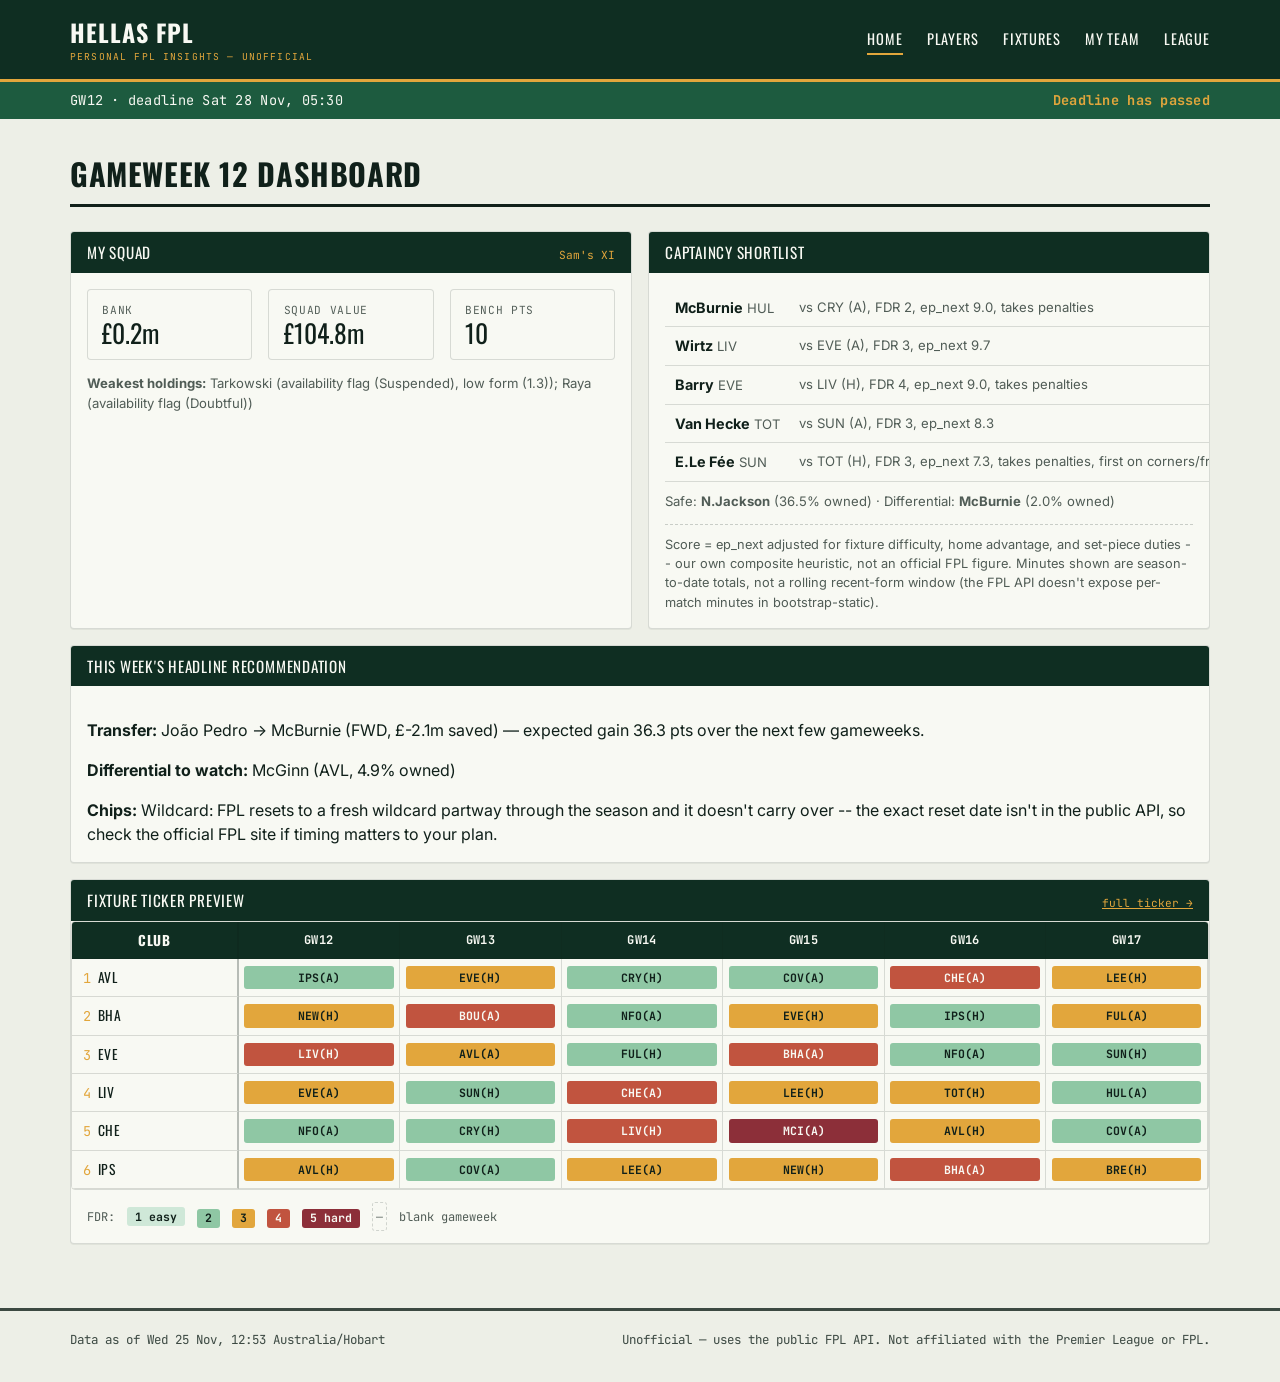
==== docs/index.html @ b4c3e899 "Rebuild site [skip ci]" ====
<!doctype html>
<html lang="en">
<head>
<meta charset="utf-8">
<meta name="viewport" content="width=device-width, initial-scale=1">
<title>Hellas FPL &mdash; Home</title>
<meta name="description" content="Personal Fantasy Premier League insights for Hellas FPL. Unofficial, uses the public FPL API.">
<link rel="preconnect" href="https://fonts.googleapis.com">
<link rel="preconnect" href="https://fonts.gstatic.com" crossorigin>
<link href="https://fonts.googleapis.com/css2?family=Oswald:wght@500;600;700&family=Inter:wght@400;500;600&family=JetBrains+Mono:wght@400;500;700&display=swap" rel="stylesheet">
<link rel="stylesheet" href="assets/style.css">
</head>
<body>
<header class="site-header">
  <div class="container">
    <a class="wordmark" href="index.html">Hellas FPL<small>Personal FPL insights &mdash; unofficial</small></a>
    <button class="nav-toggle" aria-label="Toggle navigation" aria-expanded="false">MENU</button>
    <nav class="site-nav">
      <a href="index.html" aria-current="page">Home</a>
      <a href="players.html" >Players</a>
      <a href="fixtures.html" >Fixtures</a>
      <a href="my-team.html" >My Team</a>
      <a href="league.html" >League</a>
    </nav>
  </div>
</header>

<div class="matchday-strip">
  <div class="container">
    <span>GW12 &middot; deadline Sat 28 Nov, 05:30</span>
    <span class="countdown" data-deadline="2026-11-27T18:30:00+00:00">--</span>
  </div>
</div>

<main>
  <div class="container">
    
<h1 class="page-title">Gameweek 12 Dashboard</h1>



<div class="grid grid-2">
  <div class="panel">
    <div class="panel-head">My Squad<span class="panel-sub">Sam&#39;s XI</span></div>
    <div class="panel-body">
      
      <div class="stat-row" style="margin-bottom: 0.9rem;">
        <div class="stat-tile"><div class="label">Bank</div><div class="value">£0.2m</div></div>
        <div class="stat-tile"><div class="label">Squad Value</div><div class="value">£104.8m</div></div>
        <div class="stat-tile"><div class="label">Bench Pts</div><div class="value">10</div></div>
      </div>
      
      <p class="small text-muted mt-0"><strong>Weakest holdings:</strong>
      Tarkowski (availability flag (Suspended), low form (1.3)); Raya (availability flag (Doubtful))</p>
      
      
      
    </div>
  </div>

  <div class="panel">
    <div class="panel-head">Captaincy Shortlist</div>
    <div class="panel-body">
      
      <table>
        <tbody>
        
          <tr>
            <td><strong>McBurnie</strong> <span class="text-muted small">HUL</span></td>
            <td class="small text-muted">vs CRY (A), FDR 2, ep_next 9.0, takes penalties</td>
          </tr>
        
          <tr>
            <td><strong>Wirtz</strong> <span class="text-muted small">LIV</span></td>
            <td class="small text-muted">vs EVE (A), FDR 3, ep_next 9.7</td>
          </tr>
        
          <tr>
            <td><strong>Barry</strong> <span class="text-muted small">EVE</span></td>
            <td class="small text-muted">vs LIV (H), FDR 4, ep_next 9.0, takes penalties</td>
          </tr>
        
          <tr>
            <td><strong>Van Hecke</strong> <span class="text-muted small">TOT</span></td>
            <td class="small text-muted">vs SUN (A), FDR 3, ep_next 8.3</td>
          </tr>
        
          <tr>
            <td><strong>E.Le Fée</strong> <span class="text-muted small">SUN</span></td>
            <td class="small text-muted">vs TOT (H), FDR 3, ep_next 7.3, takes penalties, first on corners/free-kicks</td>
          </tr>
        
        </tbody>
      </table>
      <p class="small text-muted" style="margin-top:0.6rem;">
        Safe: <strong>N.Jackson</strong> (36.5% owned)
         &middot; Differential: <strong>McBurnie</strong> (2.0% owned)
      </p>
      <p class="panel-note">Score = ep_next adjusted for fixture difficulty, home advantage, and set-piece duties -- our own composite heuristic, not an official FPL figure. Minutes shown are season-to-date totals, not a rolling recent-form window (the FPL API doesn&#39;t expose per-match minutes in bootstrap-static).</p>
      
    </div>
  </div>
</div>

<div class="panel">
  <div class="panel-head">This Week's Headline Recommendation</div>
  <div class="panel-body">
    
      
      <p><strong>Transfer:</strong> João Pedro &rarr; McBurnie
      (FWD, £-2.1m saved)
      &mdash; expected gain 36.3 pts over the next few gameweeks.</p>
    

    
    <p style="margin-top:0.8rem;"><strong>Differential to watch:</strong>
    McGinn (AVL, 4.9% owned)</p>
    

    
    <p style="margin-top:0.8rem;"><strong>Chips:</strong> Wildcard: FPL resets to a fresh wildcard partway through the season and it doesn&#39;t carry over -- the exact reset date isn&#39;t in the public API, so check the official FPL site if timing matters to your plan.</p>
    
  </div>
</div>

<div class="panel">
  <div class="panel-head">Fixture Ticker Preview <span class="panel-sub"><a href="fixtures.html" style="color:inherit;">full ticker &rarr;</a></span></div>
  <div class="panel-body" style="padding: 0;">
    
    

<div class="ticker-scroll">
<table class="ticker">
  <thead>
    <tr>
      <th class="club-cell">Club</th>
      <th>GW12</th><th>GW13</th><th>GW14</th><th>GW15</th><th>GW16</th><th>GW17</th>
    </tr>
  </thead>
  <tbody>
    
    <tr>
      <td class="club-cell"><span class="rank-num">1</span>AVL</td>
      
      <td class="fdr-cell">
        
          <span class="fdr-chip fdr-2">IPS(A)</span>
        
      </td>
      
      <td class="fdr-cell">
        
          <span class="fdr-chip fdr-3">EVE(H)</span>
        
      </td>
      
      <td class="fdr-cell">
        
          <span class="fdr-chip fdr-2">CRY(H)</span>
        
      </td>
      
      <td class="fdr-cell">
        
          <span class="fdr-chip fdr-2">COV(A)</span>
        
      </td>
      
      <td class="fdr-cell">
        
          <span class="fdr-chip fdr-4">CHE(A)</span>
        
      </td>
      
      <td class="fdr-cell">
        
          <span class="fdr-chip fdr-3">LEE(H)</span>
        
      </td>
      
    </tr>
    
    <tr>
      <td class="club-cell"><span class="rank-num">2</span>BHA</td>
      
      <td class="fdr-cell">
        
          <span class="fdr-chip fdr-3">NEW(H)</span>
        
      </td>
      
      <td class="fdr-cell">
        
          <span class="fdr-chip fdr-4">BOU(A)</span>
        
      </td>
      
      <td class="fdr-cell">
        
          <span class="fdr-chip fdr-2">NFO(A)</span>
        
      </td>
      
      <td class="fdr-cell">
        
          <span class="fdr-chip fdr-3">EVE(H)</span>
        
      </td>
      
      <td class="fdr-cell">
        
          <span class="fdr-chip fdr-2">IPS(H)</span>
        
      </td>
      
      <td class="fdr-cell">
        
          <span class="fdr-chip fdr-3">FUL(A)</span>
        
      </td>
      
    </tr>
    
    <tr>
      <td class="club-cell"><span class="rank-num">3</span>EVE</td>
      
      <td class="fdr-cell">
        
          <span class="fdr-chip fdr-4">LIV(H)</span>
        
      </td>
      
      <td class="fdr-cell">
        
          <span class="fdr-chip fdr-3">AVL(A)</span>
        
      </td>
      
      <td class="fdr-cell">
        
          <span class="fdr-chip fdr-2">FUL(H)</span>
        
      </td>
      
      <td class="fdr-cell">
        
          <span class="fdr-chip fdr-4">BHA(A)</span>
        
      </td>
      
      <td class="fdr-cell">
        
          <span class="fdr-chip fdr-2">NFO(A)</span>
        
      </td>
      
      <td class="fdr-cell">
        
          <span class="fdr-chip fdr-2">SUN(H)</span>
        
      </td>
      
    </tr>
    
    <tr>
      <td class="club-cell"><span class="rank-num">4</span>LIV</td>
      
      <td class="fdr-cell">
        
          <span class="fdr-chip fdr-3">EVE(A)</span>
        
      </td>
      
      <td class="fdr-cell">
        
          <span class="fdr-chip fdr-2">SUN(H)</span>
        
      </td>
      
      <td class="fdr-cell">
        
          <span class="fdr-chip fdr-4">CHE(A)</span>
        
      </td>
      
      <td class="fdr-cell">
        
          <span class="fdr-chip fdr-3">LEE(H)</span>
        
      </td>
      
      <td class="fdr-cell">
        
          <span class="fdr-chip fdr-3">TOT(H)</span>
        
      </td>
      
      <td class="fdr-cell">
        
          <span class="fdr-chip fdr-2">HUL(A)</span>
        
      </td>
      
    </tr>
    
    <tr>
      <td class="club-cell"><span class="rank-num">5</span>CHE</td>
      
      <td class="fdr-cell">
        
          <span class="fdr-chip fdr-2">NFO(A)</span>
        
      </td>
      
      <td class="fdr-cell">
        
          <span class="fdr-chip fdr-2">CRY(H)</span>
        
      </td>
      
      <td class="fdr-cell">
        
          <span class="fdr-chip fdr-4">LIV(H)</span>
        
      </td>
      
      <td class="fdr-cell">
        
          <span class="fdr-chip fdr-5">MCI(A)</span>
        
      </td>
      
      <td class="fdr-cell">
        
          <span class="fdr-chip fdr-3">AVL(H)</span>
        
      </td>
      
      <td class="fdr-cell">
        
          <span class="fdr-chip fdr-2">COV(A)</span>
        
      </td>
      
    </tr>
    
    <tr>
      <td class="club-cell"><span class="rank-num">6</span>IPS</td>
      
      <td class="fdr-cell">
        
          <span class="fdr-chip fdr-3">AVL(H)</span>
        
      </td>
      
      <td class="fdr-cell">
        
          <span class="fdr-chip fdr-2">COV(A)</span>
        
      </td>
      
      <td class="fdr-cell">
        
          <span class="fdr-chip fdr-3">LEE(A)</span>
        
      </td>
      
      <td class="fdr-cell">
        
          <span class="fdr-chip fdr-3">NEW(H)</span>
        
      </td>
      
      <td class="fdr-cell">
        
          <span class="fdr-chip fdr-4">BHA(A)</span>
        
      </td>
      
      <td class="fdr-cell">
        
          <span class="fdr-chip fdr-3">BRE(H)</span>
        
      </td>
      
    </tr>
    
  </tbody>
</table>
</div>
<div class="ticker-legend">
  <span class="text-muted">FDR:</span>
  <span class="fdr-chip fdr-1">1 easy</span><span class="fdr-chip fdr-2">2</span><span class="fdr-chip fdr-3">3</span><span class="fdr-chip fdr-4">4</span><span class="fdr-chip fdr-5">5 hard</span>
  <span class="fdr-blank" style="display:inline-block;">&mdash;</span><span class="text-muted">blank gameweek</span>
</div>


  </div>
</div>

  </div>
</main>

<footer class="site-footer">
  <div class="container">
    <span>Data as of Wed 25 Nov, 12:53 Australia/Hobart</span>
    <span>Unofficial &mdash; uses the public FPL API. Not affiliated with the Premier League or FPL.</span>
  </div>
</footer>

<script src="assets/site.js"></script>

</body>
</html>
---- docs/assets/style.css ----
/* ==========================================================================
   Hellas FPL -- design tokens
   Identity: matchday programme / tactics board, not a SaaS dashboard.
   Palette: deep pitch green + chalk paper + captain's-armband amber +
   claret danger + steel sky. Fixture difficulty reuses these same hues
   (green -> amber -> claret) instead of an unrelated heatmap scale.
   ========================================================================== */

:root {
  --ink: #10201a;
  --paper: #edefe7;
  --paper-raised: #f8f9f3;
  --pitch: #1d5b3f;
  --pitch-deep: #0f2e22;
  --amber: #e2a63c;
  --claret: #8c2f39;
  --sky: #3e7cb1;

  --line: rgba(16, 32, 26, 0.14);
  --line-strong: rgba(16, 32, 26, 0.28);
  --shadow: 0 1px 0 rgba(16, 32, 26, 0.06);

  --fdr-1: #cfe8d8;
  --fdr-2: #8fc7a4;
  --fdr-3: #e2a63c;
  --fdr-4: #c1543f;
  --fdr-5: #8c2f39;
  --fdr-text-light: #10201a;
  --fdr-text-dark: #f8f9f3;

  --font-display: "Oswald", "Arial Narrow", sans-serif;
  --font-body: "Inter", -apple-system, BlinkMacSystemFont, "Segoe UI", sans-serif;
  --font-mono: "JetBrains Mono", ui-monospace, "SFMono-Regular", Consolas, monospace;

  --radius: 4px;
  --gap: 1rem;
  --max-width: 1180px;
}

@media (prefers-color-scheme: dark) {
  :root {
    --ink: #eef1ea;
    --paper: #0b1b14;
    --paper-raised: #122a20;
    --pitch: #4c9b74;
    --pitch-deep: #081812;
    --amber: #f0b855;
    --claret: #d9707a;
    --sky: #6fa8d6;

    --line: rgba(238, 241, 234, 0.14);
    --line-strong: rgba(238, 241, 234, 0.28);
    --shadow: 0 1px 0 rgba(0, 0, 0, 0.4);

    --fdr-1: #1f4a34;
    --fdr-2: #2f7350;
    --fdr-3: #8a672a;
    --fdr-4: #7a3128;
    --fdr-5: #5c1f26;
    --fdr-text-light: #eef1ea;
    --fdr-text-dark: #eef1ea;
  }
}

* { box-sizing: border-box; }

html { -webkit-text-size-adjust: 100%; }

body {
  margin: 0;
  background: var(--paper);
  color: var(--ink);
  font-family: var(--font-body);
  font-size: 16px;
  line-height: 1.5;
}

a { color: inherit; }

img, svg { max-width: 100%; }

.container {
  max-width: var(--max-width);
  margin: 0 auto;
  padding: 0 1.25rem;
}

/* -- header ---------------------------------------------------------- */

.site-header {
  background: var(--pitch-deep);
  color: var(--paper-raised);
  border-bottom: 3px solid var(--amber);
}

.site-header .container {
  display: flex;
  align-items: center;
  justify-content: space-between;
  padding-top: 0.9rem;
  padding-bottom: 0.9rem;
  gap: 1rem;
}

.wordmark {
  font-family: var(--font-display);
  font-weight: 700;
  font-size: 1.5rem;
  letter-spacing: 0.04em;
  text-transform: uppercase;
  text-decoration: none;
  color: var(--paper-raised);
  white-space: nowrap;
}

.wordmark small {
  display: block;
  font-family: var(--font-mono);
  font-size: 0.6rem;
  letter-spacing: 0.12em;
  color: var(--amber);
  font-weight: 400;
}

.nav-toggle {
  display: none;
  background: none;
  border: 1px solid var(--paper-raised);
  color: var(--paper-raised);
  border-radius: var(--radius);
  padding: 0.4rem 0.6rem;
  font-family: var(--font-mono);
  font-size: 0.85rem;
  cursor: pointer;
}

.site-nav {
  display: flex;
  gap: 1.5rem;
}

.site-nav a {
  font-family: var(--font-display);
  text-transform: uppercase;
  letter-spacing: 0.06em;
  font-size: 0.9rem;
  text-decoration: none;
  color: var(--paper-raised);
  padding: 0.25rem 0;
  border-bottom: 2px solid transparent;
}

.site-nav a:hover,
.site-nav a[aria-current="page"] {
  border-bottom-color: var(--amber);
}

/* -- matchday strip (deadline ticker, present on every page) -------- */

.matchday-strip {
  background: var(--pitch);
  color: var(--paper-raised);
  font-family: var(--font-mono);
  font-size: 0.85rem;
  letter-spacing: 0.02em;
}

.matchday-strip .container {
  display: flex;
  align-items: center;
  justify-content: space-between;
  padding: 0.5rem 1.25rem;
  gap: 1rem;
  flex-wrap: wrap;
}

.matchday-strip .countdown {
  color: var(--amber);
  font-weight: 700;
}

/* -- layout ------------------------------------------------------------ */

main {
  padding: 2rem 0 3rem;
}

.page-title {
  font-family: var(--font-display);
  text-transform: uppercase;
  letter-spacing: 0.02em;
  font-size: 1.9rem;
  margin: 0 0 1.5rem;
  border-bottom: 3px solid var(--ink);
  padding-bottom: 0.5rem;
}

.grid {
  display: grid;
  gap: var(--gap);
}

.grid-2 { grid-template-columns: repeat(2, 1fr); }
.grid-3 { grid-template-columns: repeat(3, 1fr); }

@media (max-width: 800px) {
  .grid-2, .grid-3 { grid-template-columns: 1fr; }
}

/* -- panels (programme-style sections, not floating SaaS cards) ------ */

.panel {
  background: var(--paper-raised);
  border: 1px solid var(--line);
  border-radius: var(--radius);
  box-shadow: var(--shadow);
  margin-bottom: var(--gap);
  overflow: hidden;
}

.panel-head {
  background: var(--pitch-deep);
  color: var(--paper-raised);
  font-family: var(--font-display);
  text-transform: uppercase;
  letter-spacing: 0.05em;
  font-size: 0.95rem;
  padding: 0.55rem 1rem;
  display: flex;
  justify-content: space-between;
  align-items: baseline;
}

.panel-head .panel-sub {
  font-family: var(--font-mono);
  font-size: 0.7rem;
  color: var(--amber);
  text-transform: none;
  letter-spacing: 0;
}

.panel-body {
  padding: 1rem;
}

.panel-body > *:last-child { margin-bottom: 0; }

.panel-note {
  font-size: 0.8rem;
  color: var(--ink);
  opacity: 0.72;
  border-top: 1px dashed var(--line-strong);
  padding-top: 0.6rem;
  margin-top: 0.8rem;
}

/* -- stat tiles ---------------------------------------------------------- */

.stat-row {
  display: flex;
  flex-wrap: wrap;
  gap: var(--gap);
}

.stat-tile {
  flex: 1 1 140px;
  border: 1px solid var(--line);
  border-radius: var(--radius);
  background: var(--paper-raised);
  padding: 0.75rem 0.9rem;
}

.stat-tile .label {
  font-family: var(--font-mono);
  font-size: 0.7rem;
  text-transform: uppercase;
  letter-spacing: 0.06em;
  opacity: 0.7;
}

.stat-tile .value {
  font-family: var(--font-display);
  font-size: 1.6rem;
  line-height: 1.1;
}

/* -- tables --------------------------------------------------------- */

.table-wrap { overflow-x: auto; }

table {
  width: 100%;
  border-collapse: collapse;
  font-size: 0.9rem;
}

th, td {
  text-align: left;
  padding: 0.5rem 0.6rem;
  border-bottom: 1px solid var(--line);
  white-space: nowrap;
}

th {
  font-family: var(--font-display);
  text-transform: uppercase;
  letter-spacing: 0.03em;
  font-size: 0.78rem;
  background: rgba(16, 32, 26, 0.04);
  position: sticky;
  top: 0;
}

tbody tr:hover { background: rgba(16, 32, 26, 0.05); }

.num { font-family: var(--font-mono); text-align: right; }

/* -- badges / flags -------------------------------------------------- */

.badge {
  display: inline-block;
  font-family: var(--font-mono);
  font-size: 0.7rem;
  padding: 0.1rem 0.4rem;
  border-radius: var(--radius);
  border: 1px solid var(--line-strong);
}

.badge-amber { background: var(--amber); color: var(--pitch-deep); border-color: transparent; }
.badge-claret { background: var(--claret); color: var(--paper-raised); border-color: transparent; }
.badge-sky { background: var(--sky); color: var(--paper-raised); border-color: transparent; }
.badge-pitch { background: var(--pitch); color: var(--paper-raised); border-color: transparent; }

/* -- fixture ticker grid: the signature element ---------------------- */

.ticker-scroll {
  overflow-x: auto;
  border: 1px solid var(--line);
  border-radius: var(--radius);
}

.ticker {
  border-collapse: separate;
  border-spacing: 0;
  width: 100%;
  min-width: 640px;
}

.ticker th, .ticker td {
  border: none;
  border-bottom: 1px solid var(--line);
  border-right: 1px solid var(--line);
  white-space: nowrap;
}

.ticker thead th {
  background: var(--pitch-deep);
  color: var(--paper-raised);
  font-family: var(--font-mono);
  font-size: 0.75rem;
  text-align: center;
  padding: 0.5rem 0.4rem;
}

.ticker .club-cell {
  position: sticky;
  left: 0;
  background: var(--paper-raised);
  font-family: var(--font-display);
  text-transform: uppercase;
  letter-spacing: 0.03em;
  font-size: 0.85rem;
  padding: 0.5rem 0.7rem;
  z-index: 1;
  border-right: 2px solid var(--line-strong);
}

.ticker thead .club-cell {
  background: var(--pitch-deep);
  color: var(--paper-raised);
  z-index: 2;
}

.ticker .rank-num {
  font-family: var(--font-mono);
  color: var(--amber);
  margin-right: 0.4rem;
}

.fdr-cell {
  padding: 0.35rem;
  text-align: center;
  vertical-align: middle;
}

.fdr-chip {
  display: block;
  font-family: var(--font-mono);
  font-size: 0.72rem;
  font-weight: 700;
  border-radius: 3px;
  padding: 0.3rem 0.2rem;
  line-height: 1.2;
}

.fdr-chip + .fdr-chip { margin-top: 0.2rem; }

.fdr-1 { background: var(--fdr-1); color: var(--fdr-text-light); }
.fdr-2 { background: var(--fdr-2); color: var(--fdr-text-light); }
.fdr-3 { background: var(--fdr-3); color: var(--fdr-text-light); }
.fdr-4 { background: var(--fdr-4); color: var(--fdr-text-dark); }
.fdr-5 { background: var(--fdr-5); color: var(--fdr-text-dark); }

.fdr-blank {
  display: block;
  border: 1px dashed var(--line-strong);
  border-radius: 3px;
  padding: 0.3rem 0.2rem;
  font-family: var(--font-mono);
  font-size: 0.72rem;
  opacity: 0.6;
}

.ticker-legend {
  display: flex;
  flex-wrap: wrap;
  gap: 0.75rem;
  padding: 0.75rem 1rem;
  font-family: var(--font-mono);
  font-size: 0.75rem;
  align-items: center;
}

.ticker-legend .fdr-chip { display: inline-block; padding: 0.15rem 0.5rem; }

/* -- players page filter bar ------------------------------------------ */

.filter-bar {
  display: flex;
  flex-wrap: wrap;
  gap: 0.75rem;
  align-items: end;
  margin-bottom: 1rem;
}

.filter-field {
  display: flex;
  flex-direction: column;
  gap: 0.25rem;
}

.filter-field label {
  font-family: var(--font-mono);
  font-size: 0.7rem;
  text-transform: uppercase;
  letter-spacing: 0.05em;
  opacity: 0.75;
}

.filter-field select,
.filter-field input {
  font-family: var(--font-body);
  font-size: 0.9rem;
  padding: 0.4rem 0.5rem;
  border: 1px solid var(--line-strong);
  border-radius: var(--radius);
  background: var(--paper-raised);
  color: var(--ink);
}

th[data-sort] { cursor: pointer; user-select: none; }
th[data-sort]:hover { color: var(--amber); }
th[data-sort].sorted-asc::after { content: " \25B2"; }
th[data-sort].sorted-desc::after { content: " \25BC"; }

/* -- season trend sparkline ------------------------------------------- */

.trend-chart { width: 100%; height: auto; }
.trend-chart .line { fill: none; stroke: var(--pitch); stroke-width: 2; }
.trend-chart .point { fill: var(--amber); }
.trend-chart .axis { stroke: var(--line-strong); stroke-width: 1; }
.trend-chart text { font-family: var(--font-mono); font-size: 9px; fill: var(--ink); opacity: 0.7; }

/* -- footer ------------------------------------------------------------ */

.site-footer {
  border-top: 3px solid var(--ink);
  padding: 1.25rem 0 2rem;
  font-family: var(--font-mono);
  font-size: 0.78rem;
  opacity: 0.8;
}

.site-footer .container {
  display: flex;
  justify-content: space-between;
  flex-wrap: wrap;
  gap: 0.5rem;
}

/* -- empty / pre-season states ------------------------------------------ */

.empty-state {
  text-align: center;
  padding: 2.5rem 1rem;
}

.empty-state .badge-amber {
  display: inline-block;
  margin-bottom: 0.75rem;
}

/* -- utility -------------------------------------------------------- */

.mt-0 { margin-top: 0; }
.text-muted { opacity: 0.72; }
.small { font-size: 0.82rem; }
.mono { font-family: var(--font-mono); }

/* -- responsive nav --------------------------------------------------- */

@media (max-width: 700px) {
  .nav-toggle { display: inline-block; }
  .site-nav {
    display: none;
    position: absolute;
    top: 100%;
    left: 0;
    right: 0;
    background: var(--pitch-deep);
    flex-direction: column;
    gap: 0;
    padding: 0.5rem 1.25rem 1rem;
  }
  .site-nav.open { display: flex; }
  .site-nav a { padding: 0.6rem 0; border-bottom: 1px solid rgba(248, 249, 243, 0.12); }
  .site-header { position: relative; }
  .stat-row { flex-direction: column; }
}

/* -- accessibility: focus + reduced motion --------------------------- */

a:focus-visible,
button:focus-visible,
select:focus-visible,
input:focus-visible,
th[data-sort]:focus-visible {
  outline: 3px solid var(--sky);
  outline-offset: 2px;
}

@media (prefers-reduced-motion: reduce) {
  * {
    animation-duration: 0.001ms !important;
    animation-iteration-count: 1 !important;
    transition-duration: 0.001ms !important;
  }
}
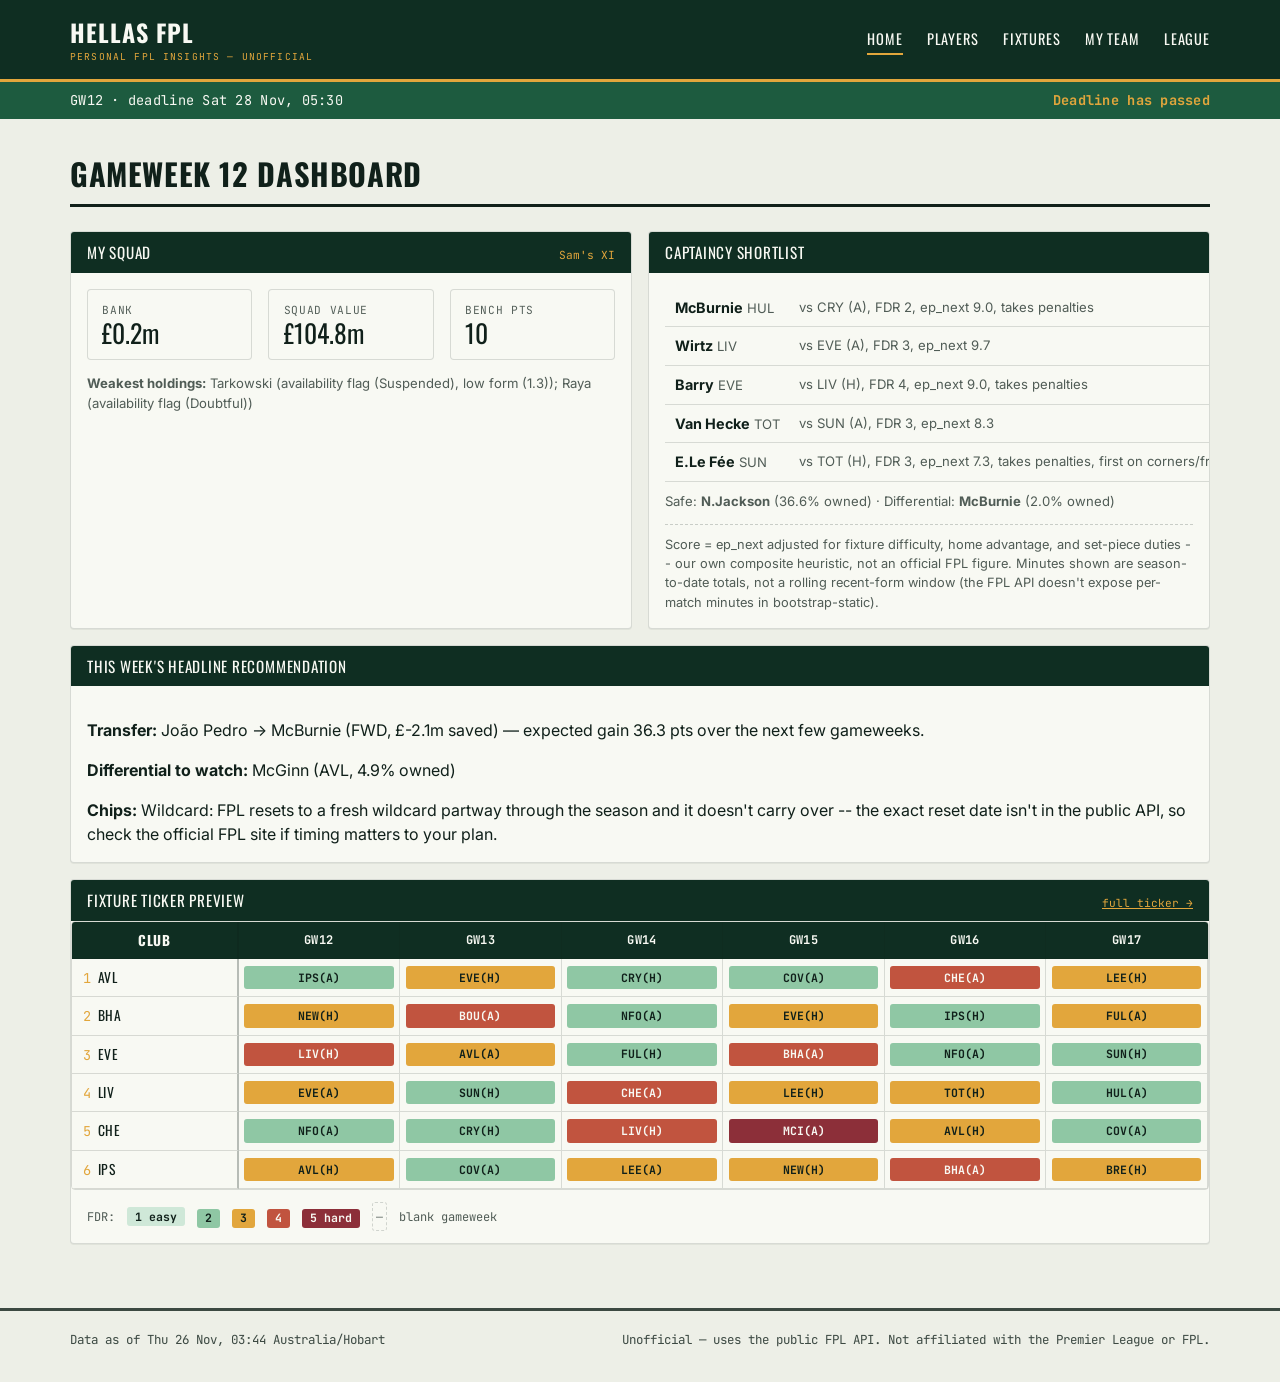
==== commit 96bf03e0: "Rebuild site [skip ci]" ====
--- a/docs/index.html
+++ b/docs/index.html
@@ -93,7 +93,7 @@
         </tbody>
       </table>
       <p class="small text-muted" style="margin-top:0.6rem;">
-        Safe: <strong>N.Jackson</strong> (36.5% owned)
+        Safe: <strong>N.Jackson</strong> (36.6% owned)
          &middot; Differential: <strong>McBurnie</strong> (2.0% owned)
       </p>
       <p class="panel-note">Score = ep_next adjusted for fixture difficulty, home advantage, and set-piece duties -- our own composite heuristic, not an official FPL figure. Minutes shown are season-to-date totals, not a rolling recent-form window (the FPL API doesn&#39;t expose per-match minutes in bootstrap-static).</p>
@@ -403,7 +403,7 @@
 
 <footer class="site-footer">
   <div class="container">
-    <span>Data as of Wed 25 Nov, 12:53 Australia/Hobart</span>
+    <span>Data as of Thu 26 Nov, 03:44 Australia/Hobart</span>
     <span>Unofficial &mdash; uses the public FPL API. Not affiliated with the Premier League or FPL.</span>
   </div>
 </footer>
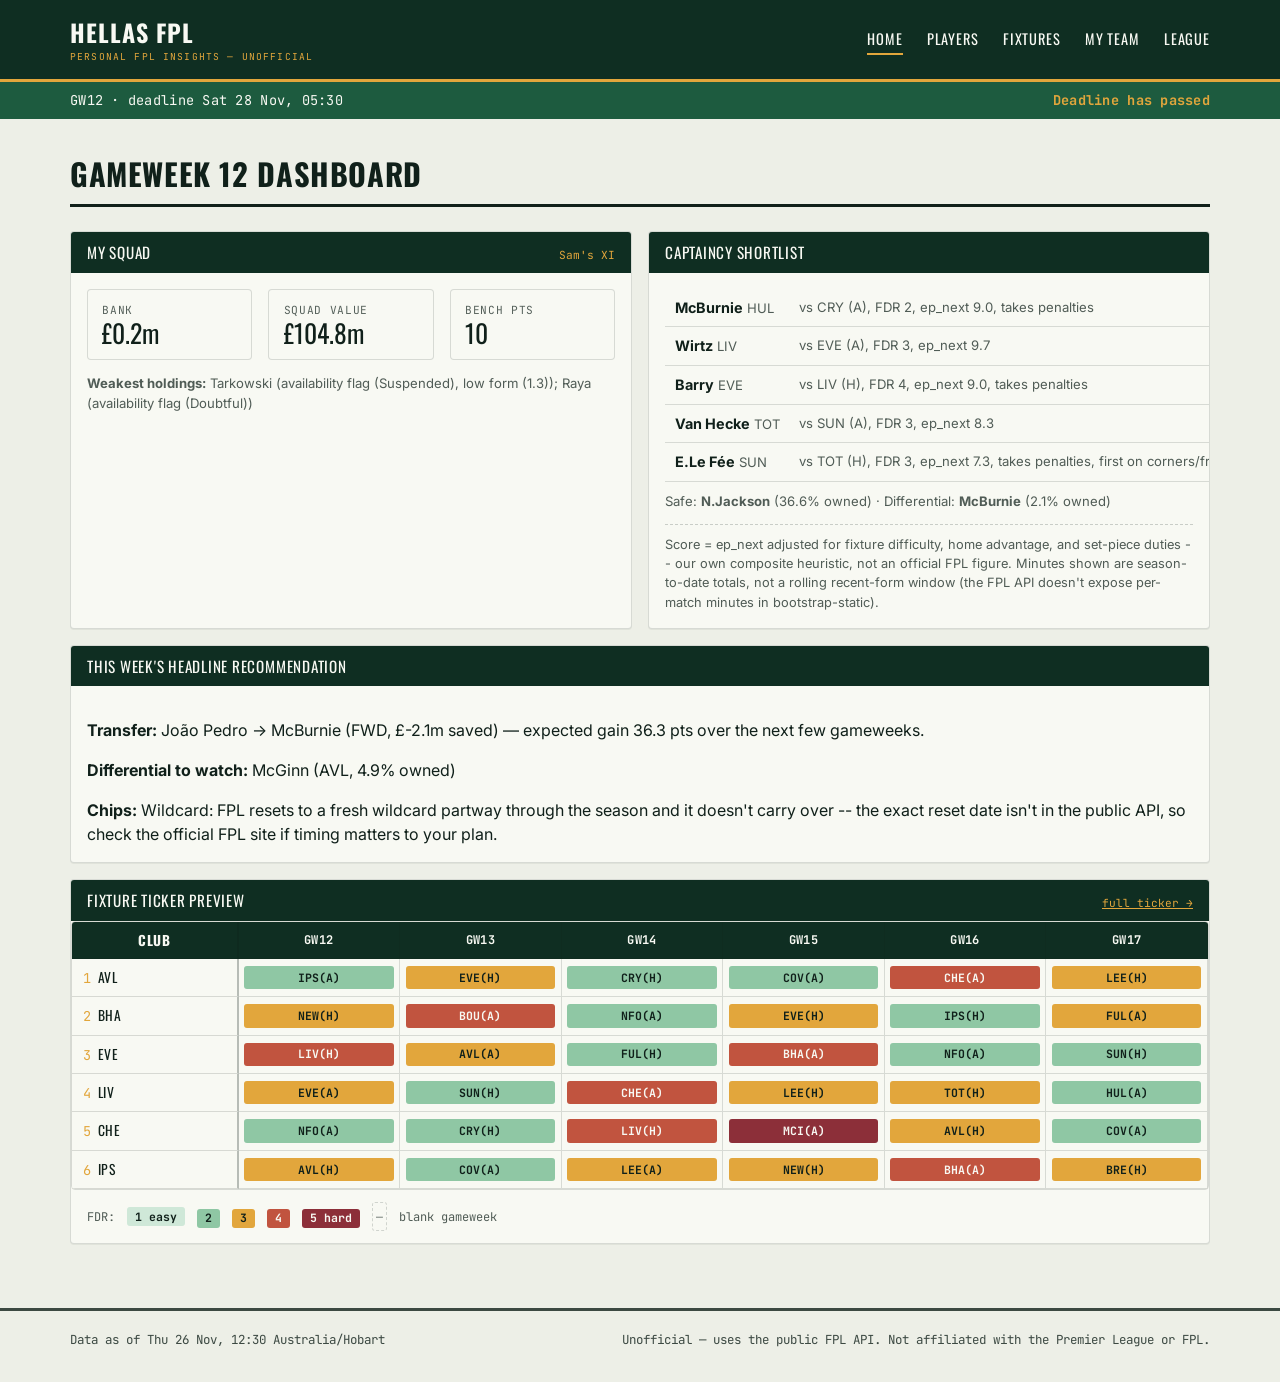
==== commit df1a311b: "Rebuild site [skip ci]" ====
--- a/docs/index.html
+++ b/docs/index.html
@@ -94,7 +94,7 @@
       </table>
       <p class="small text-muted" style="margin-top:0.6rem;">
         Safe: <strong>N.Jackson</strong> (36.6% owned)
-         &middot; Differential: <strong>McBurnie</strong> (2.0% owned)
+         &middot; Differential: <strong>McBurnie</strong> (2.1% owned)
       </p>
       <p class="panel-note">Score = ep_next adjusted for fixture difficulty, home advantage, and set-piece duties -- our own composite heuristic, not an official FPL figure. Minutes shown are season-to-date totals, not a rolling recent-form window (the FPL API doesn&#39;t expose per-match minutes in bootstrap-static).</p>
       
@@ -403,7 +403,7 @@
 
 <footer class="site-footer">
   <div class="container">
-    <span>Data as of Thu 26 Nov, 03:44 Australia/Hobart</span>
+    <span>Data as of Thu 26 Nov, 12:30 Australia/Hobart</span>
     <span>Unofficial &mdash; uses the public FPL API. Not affiliated with the Premier League or FPL.</span>
   </div>
 </footer>
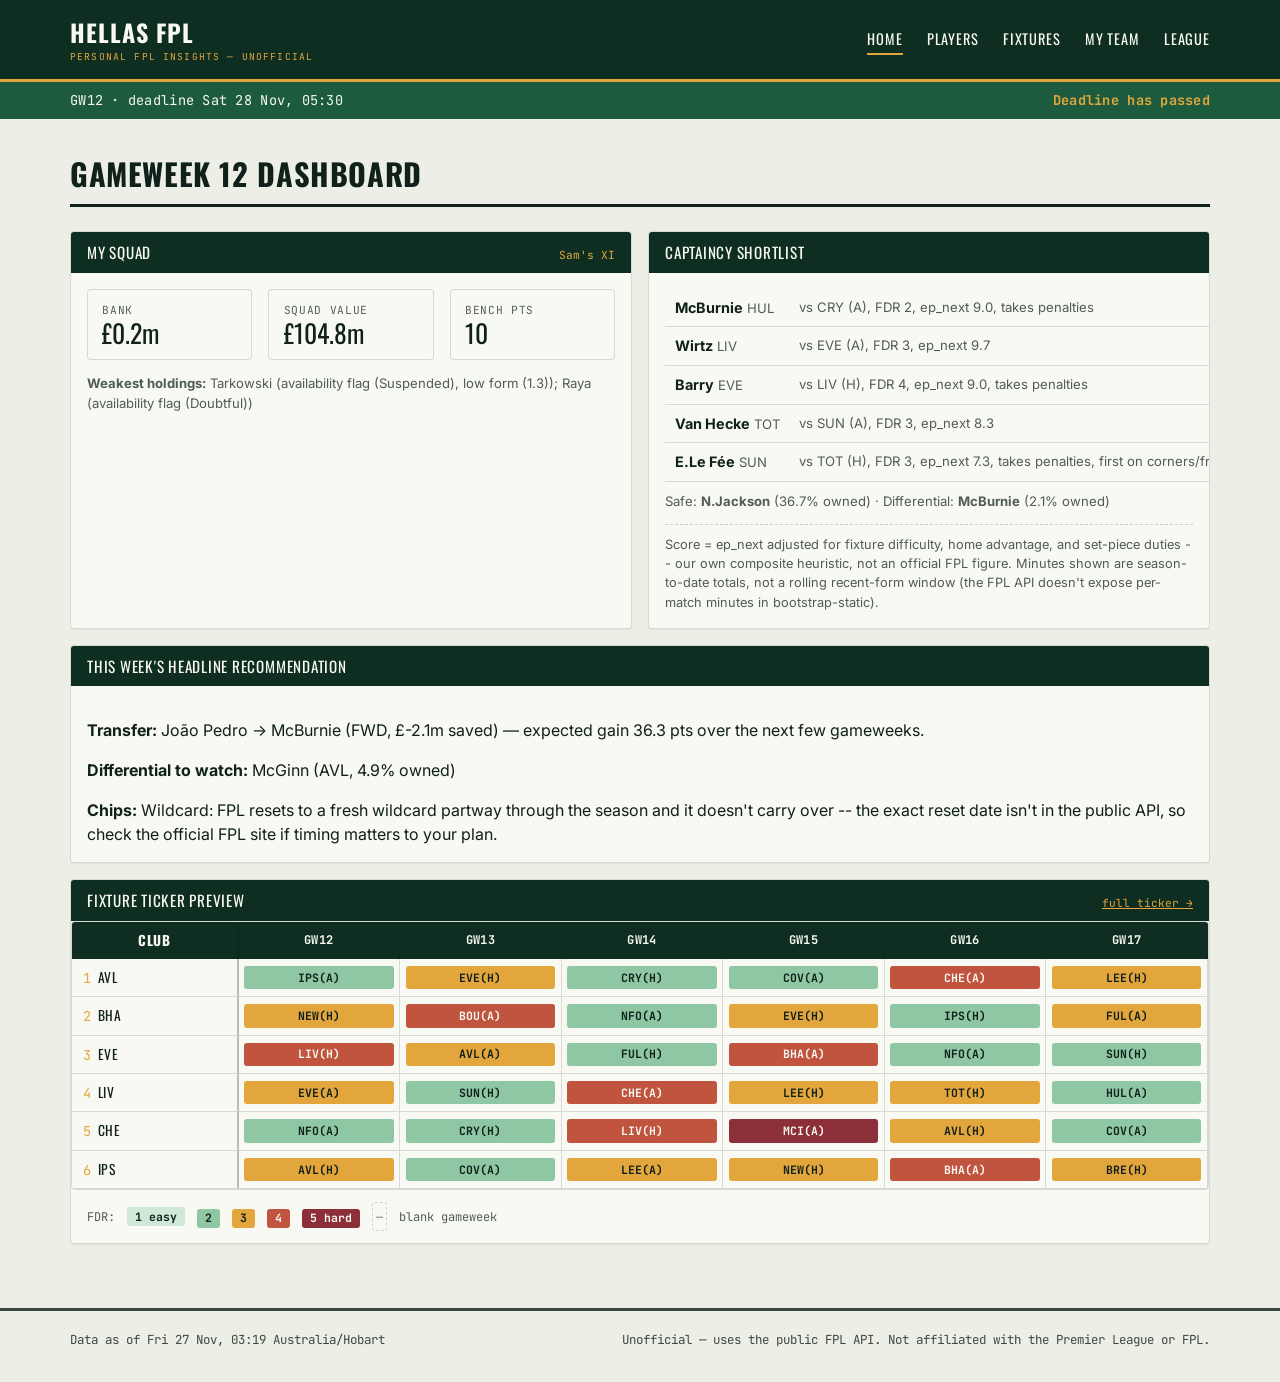
==== commit 66230980: "Rebuild site [skip ci]" ====
--- a/docs/index.html
+++ b/docs/index.html
@@ -93,7 +93,7 @@
         </tbody>
       </table>
       <p class="small text-muted" style="margin-top:0.6rem;">
-        Safe: <strong>N.Jackson</strong> (36.6% owned)
+        Safe: <strong>N.Jackson</strong> (36.7% owned)
          &middot; Differential: <strong>McBurnie</strong> (2.1% owned)
       </p>
       <p class="panel-note">Score = ep_next adjusted for fixture difficulty, home advantage, and set-piece duties -- our own composite heuristic, not an official FPL figure. Minutes shown are season-to-date totals, not a rolling recent-form window (the FPL API doesn&#39;t expose per-match minutes in bootstrap-static).</p>
@@ -403,7 +403,7 @@
 
 <footer class="site-footer">
   <div class="container">
-    <span>Data as of Thu 26 Nov, 12:30 Australia/Hobart</span>
+    <span>Data as of Fri 27 Nov, 03:19 Australia/Hobart</span>
     <span>Unofficial &mdash; uses the public FPL API. Not affiliated with the Premier League or FPL.</span>
   </div>
 </footer>
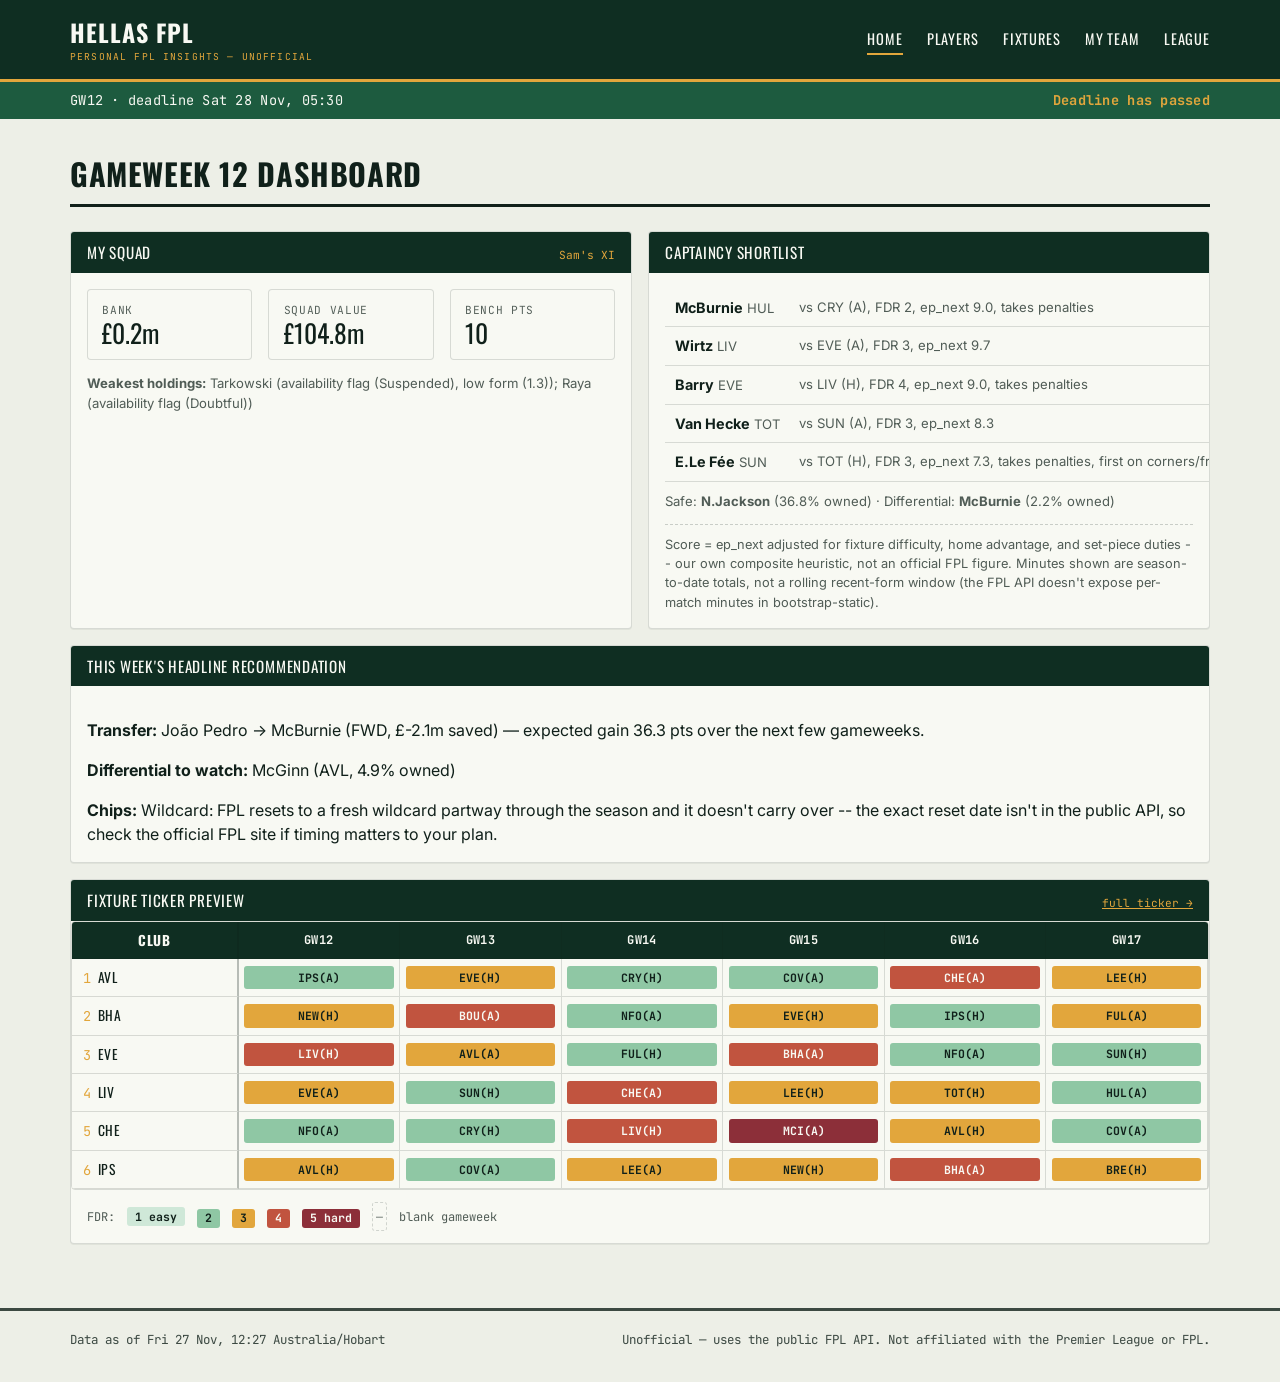
==== commit 4fc5fe4b: "Rebuild site [skip ci]" ====
--- a/docs/index.html
+++ b/docs/index.html
@@ -93,8 +93,8 @@
         </tbody>
       </table>
       <p class="small text-muted" style="margin-top:0.6rem;">
-        Safe: <strong>N.Jackson</strong> (36.7% owned)
-         &middot; Differential: <strong>McBurnie</strong> (2.1% owned)
+        Safe: <strong>N.Jackson</strong> (36.8% owned)
+         &middot; Differential: <strong>McBurnie</strong> (2.2% owned)
       </p>
       <p class="panel-note">Score = ep_next adjusted for fixture difficulty, home advantage, and set-piece duties -- our own composite heuristic, not an official FPL figure. Minutes shown are season-to-date totals, not a rolling recent-form window (the FPL API doesn&#39;t expose per-match minutes in bootstrap-static).</p>
       
@@ -403,7 +403,7 @@
 
 <footer class="site-footer">
   <div class="container">
-    <span>Data as of Fri 27 Nov, 03:19 Australia/Hobart</span>
+    <span>Data as of Fri 27 Nov, 12:27 Australia/Hobart</span>
     <span>Unofficial &mdash; uses the public FPL API. Not affiliated with the Premier League or FPL.</span>
   </div>
 </footer>
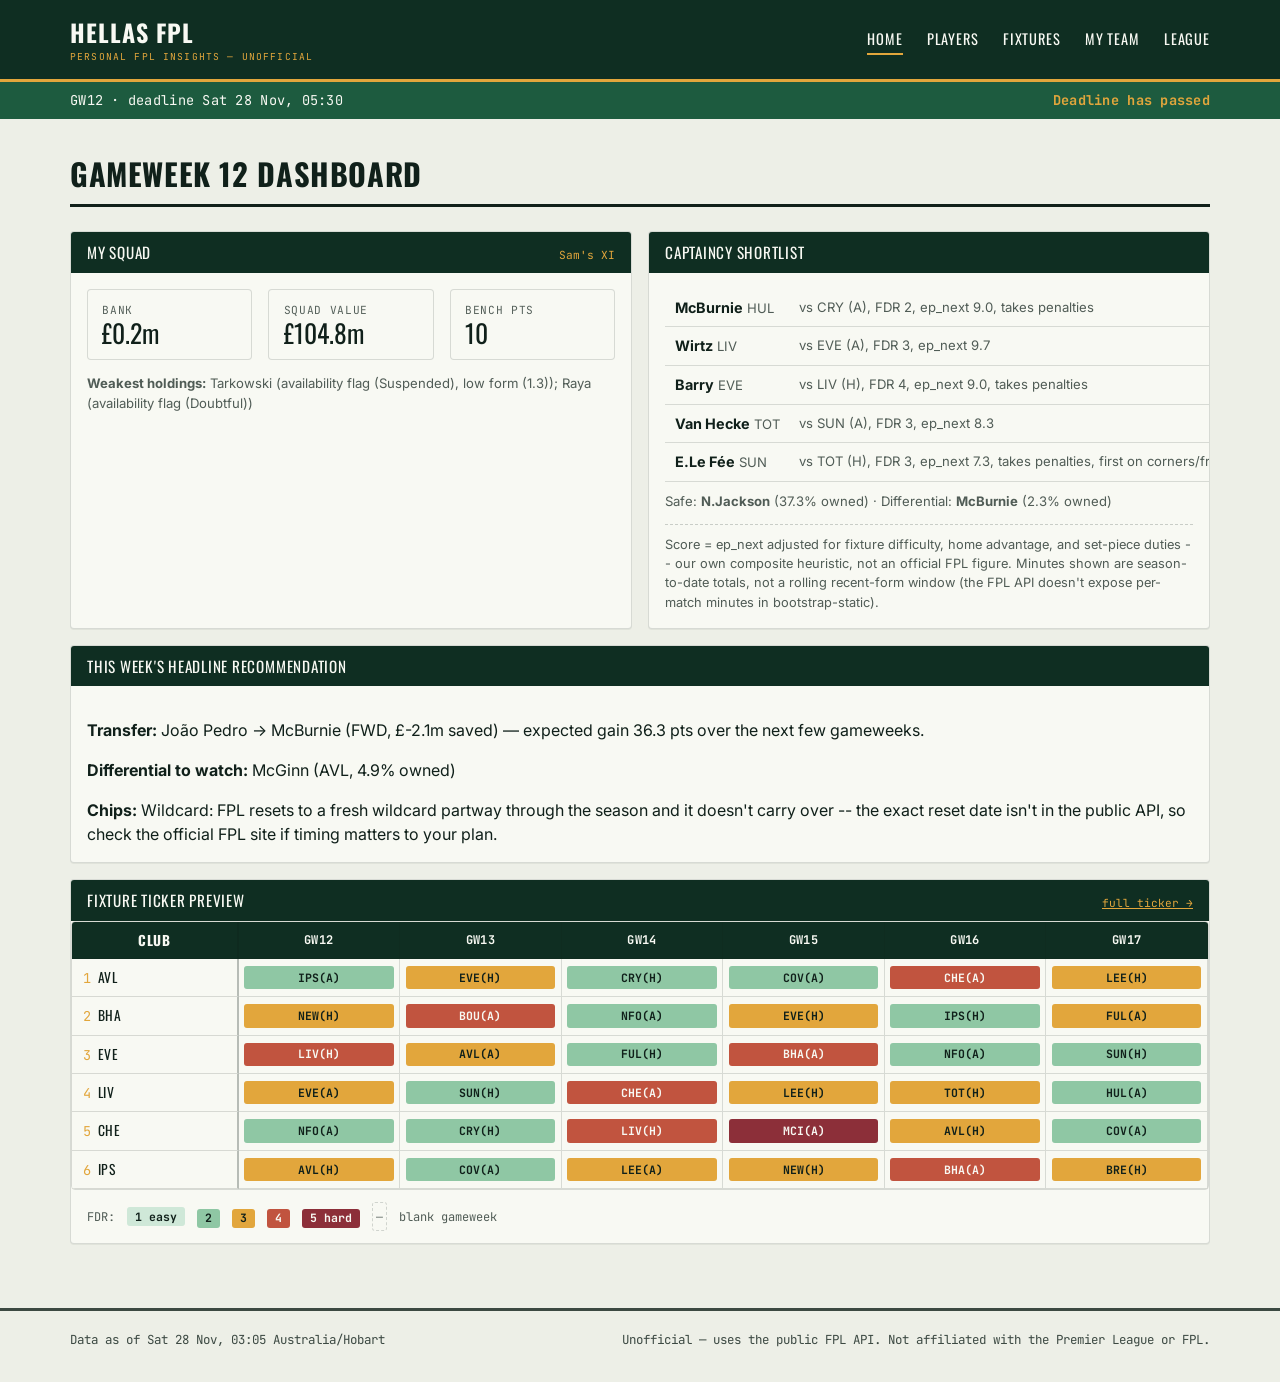
==== commit dd1ac943: "Rebuild site [skip ci]" ====
--- a/docs/index.html
+++ b/docs/index.html
@@ -93,8 +93,8 @@
         </tbody>
       </table>
       <p class="small text-muted" style="margin-top:0.6rem;">
-        Safe: <strong>N.Jackson</strong> (36.8% owned)
-         &middot; Differential: <strong>McBurnie</strong> (2.2% owned)
+        Safe: <strong>N.Jackson</strong> (37.3% owned)
+         &middot; Differential: <strong>McBurnie</strong> (2.3% owned)
       </p>
       <p class="panel-note">Score = ep_next adjusted for fixture difficulty, home advantage, and set-piece duties -- our own composite heuristic, not an official FPL figure. Minutes shown are season-to-date totals, not a rolling recent-form window (the FPL API doesn&#39;t expose per-match minutes in bootstrap-static).</p>
       
@@ -403,7 +403,7 @@
 
 <footer class="site-footer">
   <div class="container">
-    <span>Data as of Fri 27 Nov, 12:27 Australia/Hobart</span>
+    <span>Data as of Sat 28 Nov, 03:05 Australia/Hobart</span>
     <span>Unofficial &mdash; uses the public FPL API. Not affiliated with the Premier League or FPL.</span>
   </div>
 </footer>
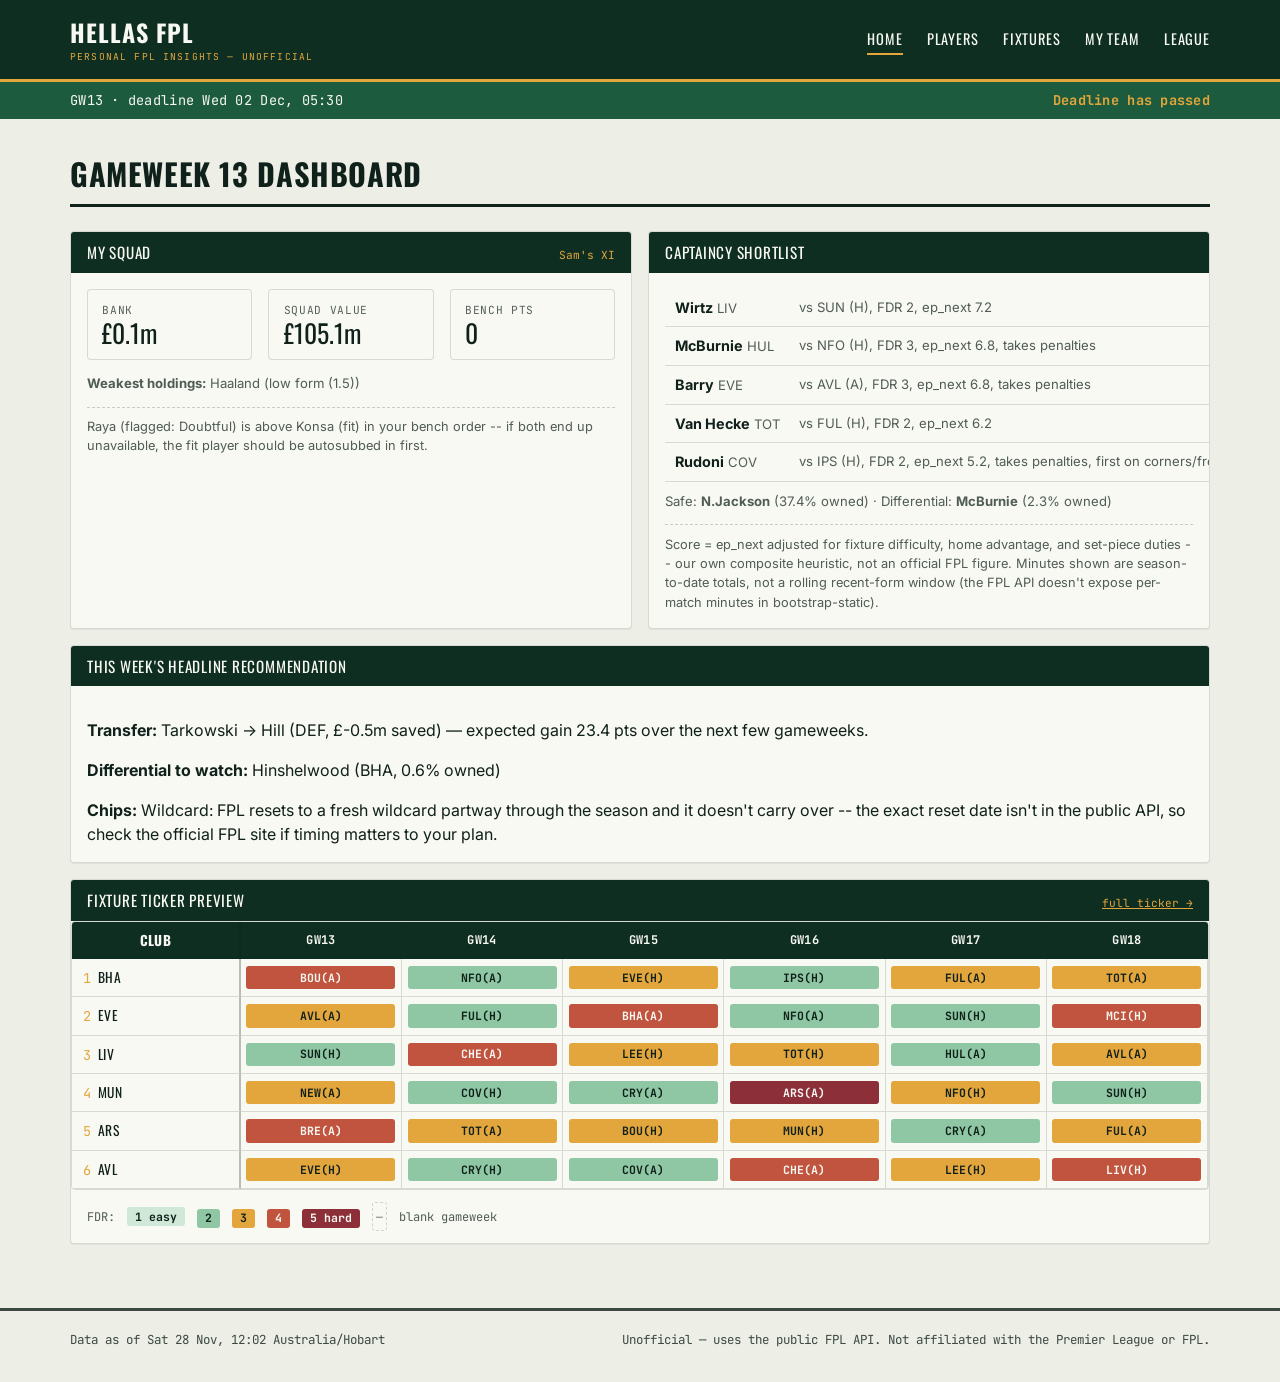
==== commit cfaf19b8: "Rebuild site [skip ci]" ====
--- a/docs/index.html
+++ b/docs/index.html
@@ -27,15 +27,15 @@
 
 <div class="matchday-strip">
   <div class="container">
-    <span>GW12 &middot; deadline Sat 28 Nov, 05:30</span>
-    <span class="countdown" data-deadline="2026-11-27T18:30:00+00:00">--</span>
+    <span>GW13 &middot; deadline Wed 02 Dec, 05:30</span>
+    <span class="countdown" data-deadline="2026-12-01T18:30:00+00:00">--</span>
   </div>
 </div>
 
 <main>
   <div class="container">
     
-<h1 class="page-title">Gameweek 12 Dashboard</h1>
+<h1 class="page-title">Gameweek 13 Dashboard</h1>
 
 
 
@@ -45,15 +45,15 @@
     <div class="panel-body">
       
       <div class="stat-row" style="margin-bottom: 0.9rem;">
-        <div class="stat-tile"><div class="label">Bank</div><div class="value">£0.2m</div></div>
-        <div class="stat-tile"><div class="label">Squad Value</div><div class="value">£104.8m</div></div>
-        <div class="stat-tile"><div class="label">Bench Pts</div><div class="value">10</div></div>
+        <div class="stat-tile"><div class="label">Bank</div><div class="value">£0.1m</div></div>
+        <div class="stat-tile"><div class="label">Squad Value</div><div class="value">£105.1m</div></div>
+        <div class="stat-tile"><div class="label">Bench Pts</div><div class="value">0</div></div>
       </div>
       
       <p class="small text-muted mt-0"><strong>Weakest holdings:</strong>
-      Tarkowski (availability flag (Suspended), low form (1.3)); Raya (availability flag (Doubtful))</p>
-      
-      
+      Haaland (low form (1.5))</p>
+      
+      <p class="panel-note">Raya (flagged: Doubtful) is above Konsa (fit) in your bench order -- if both end up unavailable, the fit player should be autosubbed in first.</p>
       
     </div>
   </div>
@@ -66,34 +66,34 @@
         <tbody>
         
           <tr>
+            <td><strong>Wirtz</strong> <span class="text-muted small">LIV</span></td>
+            <td class="small text-muted">vs SUN (H), FDR 2, ep_next 7.2</td>
+          </tr>
+        
+          <tr>
             <td><strong>McBurnie</strong> <span class="text-muted small">HUL</span></td>
-            <td class="small text-muted">vs CRY (A), FDR 2, ep_next 9.0, takes penalties</td>
-          </tr>
-        
-          <tr>
-            <td><strong>Wirtz</strong> <span class="text-muted small">LIV</span></td>
-            <td class="small text-muted">vs EVE (A), FDR 3, ep_next 9.7</td>
+            <td class="small text-muted">vs NFO (H), FDR 3, ep_next 6.8, takes penalties</td>
           </tr>
         
           <tr>
             <td><strong>Barry</strong> <span class="text-muted small">EVE</span></td>
-            <td class="small text-muted">vs LIV (H), FDR 4, ep_next 9.0, takes penalties</td>
+            <td class="small text-muted">vs AVL (A), FDR 3, ep_next 6.8, takes penalties</td>
           </tr>
         
           <tr>
             <td><strong>Van Hecke</strong> <span class="text-muted small">TOT</span></td>
-            <td class="small text-muted">vs SUN (A), FDR 3, ep_next 8.3</td>
+            <td class="small text-muted">vs FUL (H), FDR 2, ep_next 6.2</td>
           </tr>
         
           <tr>
-            <td><strong>E.Le Fée</strong> <span class="text-muted small">SUN</span></td>
-            <td class="small text-muted">vs TOT (H), FDR 3, ep_next 7.3, takes penalties, first on corners/free-kicks</td>
+            <td><strong>Rudoni</strong> <span class="text-muted small">COV</span></td>
+            <td class="small text-muted">vs IPS (H), FDR 2, ep_next 5.2, takes penalties, first on corners/free-kicks</td>
           </tr>
         
         </tbody>
       </table>
       <p class="small text-muted" style="margin-top:0.6rem;">
-        Safe: <strong>N.Jackson</strong> (37.3% owned)
+        Safe: <strong>N.Jackson</strong> (37.4% owned)
          &middot; Differential: <strong>McBurnie</strong> (2.3% owned)
       </p>
       <p class="panel-note">Score = ep_next adjusted for fixture difficulty, home advantage, and set-piece duties -- our own composite heuristic, not an official FPL figure. Minutes shown are season-to-date totals, not a rolling recent-form window (the FPL API doesn&#39;t expose per-match minutes in bootstrap-static).</p>
@@ -107,14 +107,14 @@
   <div class="panel-body">
     
       
-      <p><strong>Transfer:</strong> João Pedro &rarr; McBurnie
-      (FWD, £-2.1m saved)
-      &mdash; expected gain 36.3 pts over the next few gameweeks.</p>
+      <p><strong>Transfer:</strong> Tarkowski &rarr; Hill
+      (DEF, £-0.5m saved)
+      &mdash; expected gain 23.4 pts over the next few gameweeks.</p>
     
 
     
     <p style="margin-top:0.8rem;"><strong>Differential to watch:</strong>
-    McGinn (AVL, 4.9% owned)</p>
+    Hinshelwood (BHA, 0.6% owned)</p>
     
 
     
@@ -134,17 +134,23 @@
   <thead>
     <tr>
       <th class="club-cell">Club</th>
-      <th>GW12</th><th>GW13</th><th>GW14</th><th>GW15</th><th>GW16</th><th>GW17</th>
+      <th>GW13</th><th>GW14</th><th>GW15</th><th>GW16</th><th>GW17</th><th>GW18</th>
     </tr>
   </thead>
   <tbody>
     
     <tr>
-      <td class="club-cell"><span class="rank-num">1</span>AVL</td>
-      
-      <td class="fdr-cell">
-        
-          <span class="fdr-chip fdr-2">IPS(A)</span>
+      <td class="club-cell"><span class="rank-num">1</span>BHA</td>
+      
+      <td class="fdr-cell">
+        
+          <span class="fdr-chip fdr-4">BOU(A)</span>
+        
+      </td>
+      
+      <td class="fdr-cell">
+        
+          <span class="fdr-chip fdr-2">NFO(A)</span>
         
       </td>
       
@@ -156,6 +162,199 @@
       
       <td class="fdr-cell">
         
+          <span class="fdr-chip fdr-2">IPS(H)</span>
+        
+      </td>
+      
+      <td class="fdr-cell">
+        
+          <span class="fdr-chip fdr-3">FUL(A)</span>
+        
+      </td>
+      
+      <td class="fdr-cell">
+        
+          <span class="fdr-chip fdr-3">TOT(A)</span>
+        
+      </td>
+      
+    </tr>
+    
+    <tr>
+      <td class="club-cell"><span class="rank-num">2</span>EVE</td>
+      
+      <td class="fdr-cell">
+        
+          <span class="fdr-chip fdr-3">AVL(A)</span>
+        
+      </td>
+      
+      <td class="fdr-cell">
+        
+          <span class="fdr-chip fdr-2">FUL(H)</span>
+        
+      </td>
+      
+      <td class="fdr-cell">
+        
+          <span class="fdr-chip fdr-4">BHA(A)</span>
+        
+      </td>
+      
+      <td class="fdr-cell">
+        
+          <span class="fdr-chip fdr-2">NFO(A)</span>
+        
+      </td>
+      
+      <td class="fdr-cell">
+        
+          <span class="fdr-chip fdr-2">SUN(H)</span>
+        
+      </td>
+      
+      <td class="fdr-cell">
+        
+          <span class="fdr-chip fdr-4">MCI(H)</span>
+        
+      </td>
+      
+    </tr>
+    
+    <tr>
+      <td class="club-cell"><span class="rank-num">3</span>LIV</td>
+      
+      <td class="fdr-cell">
+        
+          <span class="fdr-chip fdr-2">SUN(H)</span>
+        
+      </td>
+      
+      <td class="fdr-cell">
+        
+          <span class="fdr-chip fdr-4">CHE(A)</span>
+        
+      </td>
+      
+      <td class="fdr-cell">
+        
+          <span class="fdr-chip fdr-3">LEE(H)</span>
+        
+      </td>
+      
+      <td class="fdr-cell">
+        
+          <span class="fdr-chip fdr-3">TOT(H)</span>
+        
+      </td>
+      
+      <td class="fdr-cell">
+        
+          <span class="fdr-chip fdr-2">HUL(A)</span>
+        
+      </td>
+      
+      <td class="fdr-cell">
+        
+          <span class="fdr-chip fdr-3">AVL(A)</span>
+        
+      </td>
+      
+    </tr>
+    
+    <tr>
+      <td class="club-cell"><span class="rank-num">4</span>MUN</td>
+      
+      <td class="fdr-cell">
+        
+          <span class="fdr-chip fdr-3">NEW(A)</span>
+        
+      </td>
+      
+      <td class="fdr-cell">
+        
+          <span class="fdr-chip fdr-2">COV(H)</span>
+        
+      </td>
+      
+      <td class="fdr-cell">
+        
+          <span class="fdr-chip fdr-2">CRY(A)</span>
+        
+      </td>
+      
+      <td class="fdr-cell">
+        
+          <span class="fdr-chip fdr-5">ARS(A)</span>
+        
+      </td>
+      
+      <td class="fdr-cell">
+        
+          <span class="fdr-chip fdr-3">NFO(H)</span>
+        
+      </td>
+      
+      <td class="fdr-cell">
+        
+          <span class="fdr-chip fdr-2">SUN(H)</span>
+        
+      </td>
+      
+    </tr>
+    
+    <tr>
+      <td class="club-cell"><span class="rank-num">5</span>ARS</td>
+      
+      <td class="fdr-cell">
+        
+          <span class="fdr-chip fdr-4">BRE(A)</span>
+        
+      </td>
+      
+      <td class="fdr-cell">
+        
+          <span class="fdr-chip fdr-3">TOT(A)</span>
+        
+      </td>
+      
+      <td class="fdr-cell">
+        
+          <span class="fdr-chip fdr-3">BOU(H)</span>
+        
+      </td>
+      
+      <td class="fdr-cell">
+        
+          <span class="fdr-chip fdr-3">MUN(H)</span>
+        
+      </td>
+      
+      <td class="fdr-cell">
+        
+          <span class="fdr-chip fdr-2">CRY(A)</span>
+        
+      </td>
+      
+      <td class="fdr-cell">
+        
+          <span class="fdr-chip fdr-3">FUL(A)</span>
+        
+      </td>
+      
+    </tr>
+    
+    <tr>
+      <td class="club-cell"><span class="rank-num">6</span>AVL</td>
+      
+      <td class="fdr-cell">
+        
+          <span class="fdr-chip fdr-3">EVE(H)</span>
+        
+      </td>
+      
+      <td class="fdr-cell">
+        
           <span class="fdr-chip fdr-2">CRY(H)</span>
         
       </td>
@@ -178,208 +377,9 @@
         
       </td>
       
-    </tr>
-    
-    <tr>
-      <td class="club-cell"><span class="rank-num">2</span>BHA</td>
-      
-      <td class="fdr-cell">
-        
-          <span class="fdr-chip fdr-3">NEW(H)</span>
-        
-      </td>
-      
-      <td class="fdr-cell">
-        
-          <span class="fdr-chip fdr-4">BOU(A)</span>
-        
-      </td>
-      
-      <td class="fdr-cell">
-        
-          <span class="fdr-chip fdr-2">NFO(A)</span>
-        
-      </td>
-      
-      <td class="fdr-cell">
-        
-          <span class="fdr-chip fdr-3">EVE(H)</span>
-        
-      </td>
-      
-      <td class="fdr-cell">
-        
-          <span class="fdr-chip fdr-2">IPS(H)</span>
-        
-      </td>
-      
-      <td class="fdr-cell">
-        
-          <span class="fdr-chip fdr-3">FUL(A)</span>
-        
-      </td>
-      
-    </tr>
-    
-    <tr>
-      <td class="club-cell"><span class="rank-num">3</span>EVE</td>
-      
       <td class="fdr-cell">
         
           <span class="fdr-chip fdr-4">LIV(H)</span>
-        
-      </td>
-      
-      <td class="fdr-cell">
-        
-          <span class="fdr-chip fdr-3">AVL(A)</span>
-        
-      </td>
-      
-      <td class="fdr-cell">
-        
-          <span class="fdr-chip fdr-2">FUL(H)</span>
-        
-      </td>
-      
-      <td class="fdr-cell">
-        
-          <span class="fdr-chip fdr-4">BHA(A)</span>
-        
-      </td>
-      
-      <td class="fdr-cell">
-        
-          <span class="fdr-chip fdr-2">NFO(A)</span>
-        
-      </td>
-      
-      <td class="fdr-cell">
-        
-          <span class="fdr-chip fdr-2">SUN(H)</span>
-        
-      </td>
-      
-    </tr>
-    
-    <tr>
-      <td class="club-cell"><span class="rank-num">4</span>LIV</td>
-      
-      <td class="fdr-cell">
-        
-          <span class="fdr-chip fdr-3">EVE(A)</span>
-        
-      </td>
-      
-      <td class="fdr-cell">
-        
-          <span class="fdr-chip fdr-2">SUN(H)</span>
-        
-      </td>
-      
-      <td class="fdr-cell">
-        
-          <span class="fdr-chip fdr-4">CHE(A)</span>
-        
-      </td>
-      
-      <td class="fdr-cell">
-        
-          <span class="fdr-chip fdr-3">LEE(H)</span>
-        
-      </td>
-      
-      <td class="fdr-cell">
-        
-          <span class="fdr-chip fdr-3">TOT(H)</span>
-        
-      </td>
-      
-      <td class="fdr-cell">
-        
-          <span class="fdr-chip fdr-2">HUL(A)</span>
-        
-      </td>
-      
-    </tr>
-    
-    <tr>
-      <td class="club-cell"><span class="rank-num">5</span>CHE</td>
-      
-      <td class="fdr-cell">
-        
-          <span class="fdr-chip fdr-2">NFO(A)</span>
-        
-      </td>
-      
-      <td class="fdr-cell">
-        
-          <span class="fdr-chip fdr-2">CRY(H)</span>
-        
-      </td>
-      
-      <td class="fdr-cell">
-        
-          <span class="fdr-chip fdr-4">LIV(H)</span>
-        
-      </td>
-      
-      <td class="fdr-cell">
-        
-          <span class="fdr-chip fdr-5">MCI(A)</span>
-        
-      </td>
-      
-      <td class="fdr-cell">
-        
-          <span class="fdr-chip fdr-3">AVL(H)</span>
-        
-      </td>
-      
-      <td class="fdr-cell">
-        
-          <span class="fdr-chip fdr-2">COV(A)</span>
-        
-      </td>
-      
-    </tr>
-    
-    <tr>
-      <td class="club-cell"><span class="rank-num">6</span>IPS</td>
-      
-      <td class="fdr-cell">
-        
-          <span class="fdr-chip fdr-3">AVL(H)</span>
-        
-      </td>
-      
-      <td class="fdr-cell">
-        
-          <span class="fdr-chip fdr-2">COV(A)</span>
-        
-      </td>
-      
-      <td class="fdr-cell">
-        
-          <span class="fdr-chip fdr-3">LEE(A)</span>
-        
-      </td>
-      
-      <td class="fdr-cell">
-        
-          <span class="fdr-chip fdr-3">NEW(H)</span>
-        
-      </td>
-      
-      <td class="fdr-cell">
-        
-          <span class="fdr-chip fdr-4">BHA(A)</span>
-        
-      </td>
-      
-      <td class="fdr-cell">
-        
-          <span class="fdr-chip fdr-3">BRE(H)</span>
         
       </td>
       
@@ -403,7 +403,7 @@
 
 <footer class="site-footer">
   <div class="container">
-    <span>Data as of Sat 28 Nov, 03:05 Australia/Hobart</span>
+    <span>Data as of Sat 28 Nov, 12:02 Australia/Hobart</span>
     <span>Unofficial &mdash; uses the public FPL API. Not affiliated with the Premier League or FPL.</span>
   </div>
 </footer>
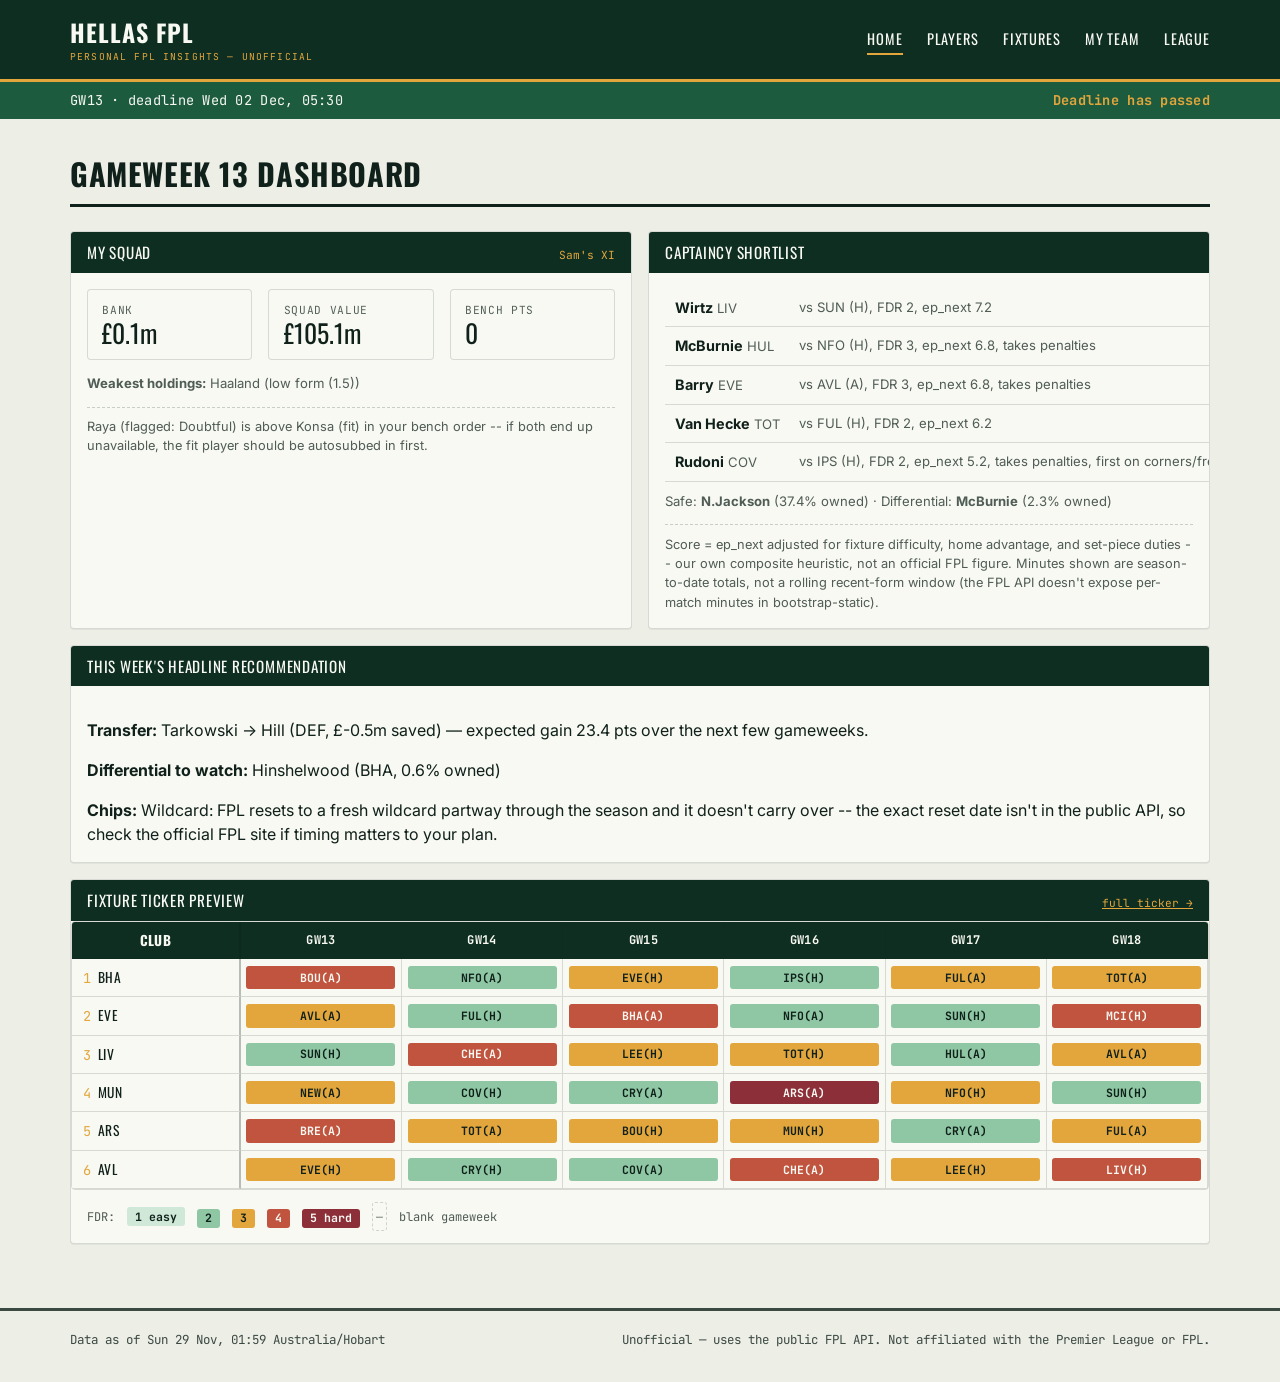
==== commit 89336f04: "Rebuild site [skip ci]" ====
--- a/docs/index.html
+++ b/docs/index.html
@@ -403,7 +403,7 @@
 
 <footer class="site-footer">
   <div class="container">
-    <span>Data as of Sat 28 Nov, 12:02 Australia/Hobart</span>
+    <span>Data as of Sun 29 Nov, 01:59 Australia/Hobart</span>
     <span>Unofficial &mdash; uses the public FPL API. Not affiliated with the Premier League or FPL.</span>
   </div>
 </footer>
